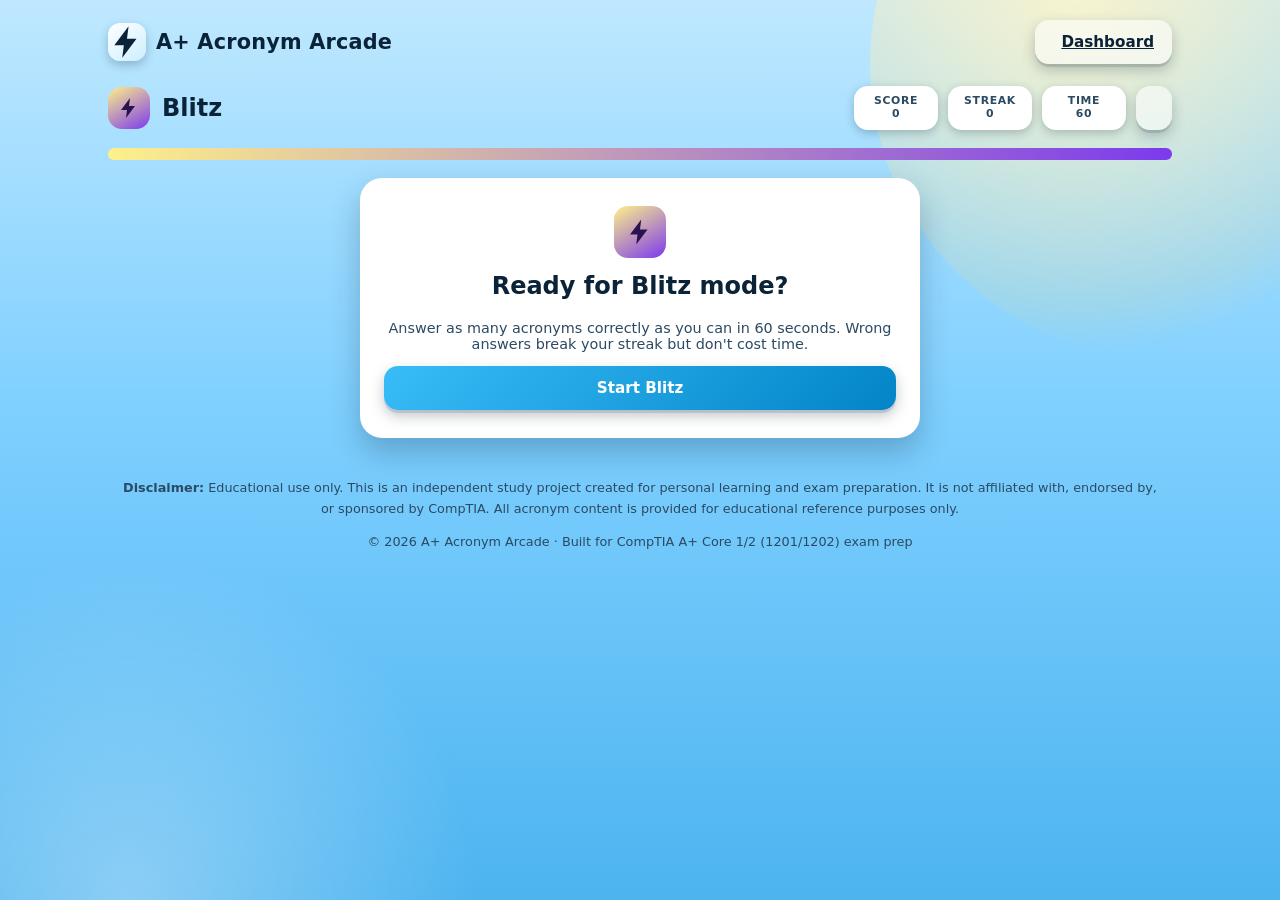
==== pages/blitz.html @ 8c278d25 "Add files via upload" ====
<!doctype html>
<html lang="en">
<head>
  <meta charset="utf-8" />
  <meta name="viewport" content="width=device-width, initial-scale=1, viewport-fit=cover" />
  <title>Blitz — A+ Acronym Arcade</title>
  <meta name="theme-color" content="#7c3aed" />
  <link rel="icon" href="data:image/svg+xml,<svg xmlns=%22http://www.w3.org/2000/svg%22 viewBox=%220 0 24 24%22><text y=%2220%22 font-size=%2222%22>⚡</text></svg>" />
  <link rel="stylesheet" href="../css/styles.css" />
</head>
<body data-depth="1">
  <div class="app-shell">
    <header class="topbar" id="topbar"></header>

    <div class="game-header">
      <div class="game-title">
        <span class="tile-icon" style="background:linear-gradient(150deg,#fef08a,#7c3aed); color:#2a1250;" id="mode-icon"></span>
        <h1>Blitz</h1>
      </div>
      <div class="hud">
        <div class="hud-stat"><span>Score</span><span id="hud-score">0</span></div>
        <div class="hud-stat"><span>Streak</span><span id="hud-streak">0</span></div>
        <div class="hud-stat"><span>Time</span><span id="hud-time">60</span></div>
        <button class="btn btn-ghost" id="pause-btn" aria-label="Pause"></button>
      </div>
    </div>

    <div class="blitz-timer-bar"><div class="blitz-timer-fill" id="timer-fill"></div></div>

    <main class="card-stage" id="game-area">
      <div class="quiz-card">
        <div class="quiz-prompt-label">Quick! What does this stand for?</div>
        <div class="quiz-prompt" id="quiz-acronym">AAA</div>
        <div class="quiz-options" id="quiz-options"></div>
      </div>
    </main>

    <div class="card-stage" id="start-area">
      <div class="quiz-card">
        <span class="tile-icon" style="background:linear-gradient(150deg,#fef08a,#7c3aed); color:#2a1250; margin:0 auto 14px;"></span>
        <h2 style="margin-top:0;">Ready for Blitz mode?</h2>
        <p class="center-note">Answer as many acronyms correctly as you can in 60 seconds. Wrong answers break your streak but don't cost time.</p>
        <button class="btn btn-primary btn-block" id="start-btn">Start Blitz</button>
      </div>
    </div>

    <div class="results-card" id="results" hidden>
      <span class="tile-icon" style="background:linear-gradient(150deg,#fef08a,#7c3aed); color:#2a1250; margin:0 auto;" id="results-icon"></span>
      <h2>Time's up!</h2>
      <div class="big-score" id="res-score">0</div>
      <div class="results-stats">
        <div><div class="num" id="res-streak">0</div><div class="lab">Best streak</div></div>
        <div><div class="num" id="res-accuracy">0%</div><div class="lab">Accuracy</div></div>
        <div><div class="num" id="res-best">0</div><div class="lab">Best score</div></div>
      </div>
      <div class="results-actions">
        <button class="btn btn-primary" id="play-again-btn">Blitz again</button>
        <a class="btn btn-ghost" href="../index.html">Dashboard</a>
      </div>
    </div>

    <footer class="site-footer" id="site-footer"></footer>
  </div>

  <script src="../js/acronyms-data.js"></script>
  <script src="../js/common.js"></script>
  <script>
    renderTopbar();
    renderFooter("site-footer");
    document.getElementById("pause-btn").innerHTML = ICONS.pause;
    document.getElementById("mode-icon").innerHTML = ICONS.bolt;
    document.getElementById("results-icon").innerHTML = ICONS.trophy;
    document.querySelector("#start-area .tile-icon").innerHTML = ICONS.bolt;

    const ROUND_SECONDS = 60;
    const OPTION_COUNT = 4;

    const gameArea = document.getElementById("game-area");
    const startArea = document.getElementById("start-area");
    const resultsEl = document.getElementById("results");
    const acronymEl = document.getElementById("quiz-acronym");
    const optionsEl = document.getElementById("quiz-options");
    const hudScore = document.getElementById("hud-score");
    const hudStreak = document.getElementById("hud-streak");
    const hudTime = document.getElementById("hud-time");
    const timerFill = document.getElementById("timer-fill");

    let queue, score, streak, bestStreak, correctCount, totalCount, timeLeft, timerHandle, answered;

    function refillQueue() {
      queue = shuffleArray(ACRONYMS);
    }

    function nextItem() {
      if (queue.length === 0) refillQueue();
      return queue.pop();
    }

    function startGame() {
      startArea.hidden = true;
      resultsEl.hidden = true;
      gameArea.hidden = false;
      score = 0;
      streak = 0;
      bestStreak = 0;
      correctCount = 0;
      totalCount = 0;
      timeLeft = ROUND_SECONDS;
      refillQueue();
      updateHud();
      renderQuestion();
      clearInterval(timerHandle);
      timerHandle = setInterval(tick, 1000);
    }

    function tick() {
      if (pauseCtl.paused) return;
      timeLeft--;
      updateHud();
      if (timeLeft <= 0) finishGame();
    }

    function updateHud() {
      hudScore.textContent = score;
      hudStreak.textContent = streak;
      hudTime.textContent = timeLeft;
      timerFill.style.width = `${(timeLeft / ROUND_SECONDS) * 100}%`;
    }

    function renderQuestion() {
      answered = false;
      const item = nextItem();
      const distractors = pickDistractors(item, ACRONYMS, OPTION_COUNT - 1);
      const options = shuffleArray([item, ...distractors]);
      acronymEl.textContent = item.acronym;
      optionsEl.innerHTML = "";
      options.forEach((opt) => {
        const btn = document.createElement("button");
        btn.className = "quiz-option";
        btn.textContent = opt.definition;
        btn.addEventListener("click", () => selectOption(btn, opt, item));
        optionsEl.appendChild(btn);
      });
    }

    function selectOption(btn, opt, item) {
      if (answered || pauseCtl.paused || timeLeft <= 0) return;
      answered = true;
      totalCount++;
      const correct = opt.id === item.id;
      if (correct) {
        btn.classList.add("correct");
        score++;
        streak++;
        correctCount++;
        bestStreak = Math.max(bestStreak, streak);
      } else {
        btn.classList.add("wrong");
        streak = 0;
        [...optionsEl.children].forEach((child) => {
          if (child.textContent === item.definition) child.classList.add("correct");
        });
      }
      updateHud();
      setTimeout(() => {
        if (timeLeft > 0) renderQuestion();
      }, 350);
    }

    function finishGame() {
      clearInterval(timerHandle);
      gameArea.hidden = true;
      resultsEl.hidden = false;
      const accuracy = totalCount ? Math.round((correctCount / totalCount) * 100) : 0;
      document.getElementById("res-score").textContent = score;
      document.getElementById("res-streak").textContent = bestStreak;
      document.getElementById("res-accuracy").textContent = `${accuracy}%`;
      const improved = Scores.setBestIfBetter("blitz-score", score, true);
      document.getElementById("res-best").textContent = Scores.getBest("blitz-score");
      if (improved) showToast("New high score!");
    }

    document.getElementById("start-btn").addEventListener("click", startGame);
    document.getElementById("play-again-btn").addEventListener("click", startGame);

    const pauseCtl = new PauseController();
    document.getElementById("pause-btn").addEventListener("click", () => pauseCtl.pause());

    gameArea.hidden = true;
    resultsEl.hidden = true;
  </script>
</body>
</html>
---- css/styles.css ----
/* =========================================================
   A+ Acronym Arcade — shared styles
   Theme: sky-blue main canvas, themed tile gradients
   ========================================================= */

:root {
  /* Sky blue main canvas */
  --sky-top: #bfe8ff;
  --sky-mid: #7fd0ff;
  --sky-bot: #4db4f0;
  --ink: #0b2338;
  --ink-soft: #2b4a63;
  --card-bg: #ffffff;
  --card-bg-soft: #f3faff;
  --border-soft: rgba(11, 35, 56, 0.12);
  --shadow-color: rgba(11, 35, 56, 0.25);
  --radius-lg: 22px;
  --radius-md: 14px;
  --radius-sm: 8px;
  --focus-ring: #0b2338;

  /* Tile themes */
  --green-1: #34d399;
  --green-2: #059669;
  --green-ink: #eafff5;

  --sun-1: #ffd166;
  --sun-2: #f59e0b;
  --sun-ink: #3b2400;

  --storm-1: #64748b;
  --storm-2: #1e293b;
  --storm-ink: #eef2f7;

  --fire-1: #fb923c;
  --fire-2: #dc2626;
  --fire-ink: #fff5ee;

  --bolt-1: #fef08a;
  --bolt-2: #7c3aed;
  --bolt-ink: #2a1250;

  --good: #16a34a;
  --bad: #dc2626;
  --warn: #d97706;
}

:root[data-theme="dark"] {
  --sky-top: #0f2b40;
  --sky-mid: #123a56;
  --sky-bot: #0a1f30;
  --ink: #eaf5ff;
  --ink-soft: #b7d3e8;
  --card-bg: #102a3d;
  --card-bg-soft: #0c2032;
  --border-soft: rgba(234, 245, 255, 0.14);
  --shadow-color: rgba(0, 0, 0, 0.55);
  --focus-ring: #eaf5ff;
}

@media (prefers-color-scheme: dark) {
  :root:not([data-theme="light"]) {
    --sky-top: #0f2b40;
    --sky-mid: #123a56;
    --sky-bot: #0a1f30;
    --ink: #eaf5ff;
    --ink-soft: #b7d3e8;
    --card-bg: #102a3d;
    --card-bg-soft: #0c2032;
    --border-soft: rgba(234, 245, 255, 0.14);
    --shadow-color: rgba(0, 0, 0, 0.55);
    --focus-ring: #eaf5ff;
  }
}

* {
  box-sizing: border-box;
}

[hidden] {
  display: none !important;
}

html {
  -webkit-text-size-adjust: 100%;
}

body {
  margin: 0;
  min-height: 100svh;
  font-family: "Segoe UI", system-ui, -apple-system, Roboto, Helvetica, Arial, sans-serif;
  color: var(--ink);
  background: linear-gradient(180deg, var(--sky-top) 0%, var(--sky-mid) 45%, var(--sky-bot) 100%);
  background-attachment: fixed;
  position: relative;
  overflow-x: hidden;
}

/* soft decorative clouds/sun on the sky background, pure CSS */
body::before,
body::after {
  content: "";
  position: fixed;
  pointer-events: none;
  z-index: 0;
  border-radius: 50%;
}

body::before {
  width: 46vmax;
  height: 46vmax;
  top: -18vmax;
  right: -14vmax;
  background: radial-gradient(circle at 35% 35%, rgba(255, 244, 200, 0.9), rgba(255, 220, 120, 0.15) 60%, transparent 70%);
}

body::after {
  width: 60vmax;
  height: 60vmax;
  bottom: -30vmax;
  left: -20vmax;
  background: radial-gradient(circle at 50% 50%, rgba(255, 255, 255, 0.35), transparent 65%);
}

.app-shell {
  position: relative;
  z-index: 1;
  max-width: 1100px;
  margin: 0 auto;
  padding: 20px 18px 60px;
}

/* ---------- Top bar ---------- */
.topbar {
  display: flex;
  align-items: center;
  justify-content: space-between;
  gap: 12px;
  margin-bottom: 22px;
  flex-wrap: wrap;
}

.brand {
  display: flex;
  align-items: center;
  gap: 10px;
  font-weight: 800;
  font-size: 1.3rem;
  color: var(--ink);
  text-decoration: none;
  letter-spacing: 0.2px;
}

.brand .brand-badge {
  width: 38px;
  height: 38px;
  display: grid;
  place-items: center;
  background: linear-gradient(145deg, #fff, #cdeeff);
  border-radius: 12px;
  box-shadow: 0 4px 10px var(--shadow-color);
}

.topbar-actions {
  display: flex;
  gap: 10px;
  flex-wrap: wrap;
}

/* ---------- Buttons ---------- */
.btn {
  appearance: none;
  border: none;
  cursor: pointer;
  font: inherit;
  font-weight: 700;
  font-size: 0.95rem;
  padding: 10px 18px;
  border-radius: var(--radius-md);
  background: var(--card-bg);
  color: var(--ink);
  box-shadow: 0 3px 0 var(--border-soft), 0 6px 14px var(--shadow-color);
  transition: transform 0.12s ease, box-shadow 0.12s ease;
  display: inline-flex;
  align-items: center;
  gap: 8px;
  min-height: 44px;
  touch-action: manipulation;
}

.btn:hover {
  transform: translateY(-2px);
}

.btn:active {
  transform: translateY(1px);
  box-shadow: 0 1px 0 var(--border-soft), 0 3px 8px var(--shadow-color);
}

.btn:focus-visible {
  outline: 3px solid var(--focus-ring);
  outline-offset: 2px;
}

.btn-primary {
  background: linear-gradient(135deg, #38bdf8, #0284c7);
  color: #fff;
}

.btn-ghost {
  background: rgba(255, 255, 255, 0.55);
}

.btn-danger {
  background: linear-gradient(135deg, var(--fire-1), var(--fire-2));
  color: #fff;
}

.btn-block {
  width: 100%;
  justify-content: center;
}

.btn:disabled {
  opacity: 0.5;
  cursor: not-allowed;
  transform: none;
}

/* ---------- Hero / disclaimer ---------- */
.hero {
  text-align: center;
  margin-bottom: 28px;
}

.hero h1 {
  font-size: clamp(1.8rem, 5vw, 2.6rem);
  margin: 0 0 8px;
  color: var(--ink);
}

.hero p {
  color: var(--ink-soft);
  max-width: 640px;
  margin: 0 auto;
  font-size: 1.02rem;
}

.disclaimer {
  background: rgba(255, 255, 255, 0.6);
  border: 1px solid var(--border-soft);
  border-radius: var(--radius-md);
  padding: 12px 16px;
  font-size: 0.85rem;
  color: var(--ink-soft);
  max-width: 720px;
  margin: 18px auto 0;
  line-height: 1.5;
}

:root[data-theme="dark"] .disclaimer {
  background: rgba(255, 255, 255, 0.06);
}

.disclaimer strong {
  color: var(--ink);
}

footer.site-footer {
  text-align: center;
  color: var(--ink-soft);
  font-size: 0.8rem;
  margin-top: 40px;
  padding: 0 8px;
  line-height: 1.6;
}

footer.site-footer a {
  color: var(--ink-soft);
}

/* ---------- Tile dashboard ---------- */
.tile-grid {
  display: grid;
  grid-template-columns: repeat(auto-fit, minmax(230px, 1fr));
  gap: 18px;
}

.tile {
  position: relative;
  border-radius: var(--radius-lg);
  padding: 26px 22px;
  min-height: 190px;
  display: flex;
  flex-direction: column;
  justify-content: space-between;
  text-decoration: none;
  color: #fff;
  overflow: hidden;
  box-shadow: 0 10px 24px var(--shadow-color);
  transition: transform 0.15s ease, box-shadow 0.15s ease;
  isolation: isolate;
}

.tile:hover,
.tile:focus-visible {
  transform: translateY(-6px) scale(1.015);
  box-shadow: 0 16px 32px var(--shadow-color);
}

.tile:focus-visible {
  outline: 3px solid #fff;
  outline-offset: 3px;
}

.tile:active {
  transform: translateY(-1px) scale(1.0);
}

.tile-icon {
  width: 52px;
  height: 52px;
  display: grid;
  place-items: center;
  background: rgba(255, 255, 255, 0.22);
  border-radius: 14px;
  backdrop-filter: blur(2px);
}

.tile-icon svg {
  width: 30px;
  height: 30px;
}

.tile h2 {
  margin: 14px 0 4px;
  font-size: 1.4rem;
}

.tile p {
  margin: 0;
  font-size: 0.92rem;
  opacity: 0.92;
  line-height: 1.4;
}

.tile-count {
  align-self: flex-start;
  margin-top: 12px;
  font-size: 0.75rem;
  font-weight: 700;
  padding: 4px 10px;
  border-radius: 999px;
  background: rgba(255, 255, 255, 0.25);
}

.tile-glow {
  position: absolute;
  inset: 0;
  z-index: -1;
  opacity: 0.55;
  background: radial-gradient(circle at 85% -10%, rgba(255, 255, 255, 0.55), transparent 55%);
}

.tile--flashcards { background: linear-gradient(150deg, var(--green-1), var(--green-2)); }
.tile--match { background: linear-gradient(150deg, var(--sun-1), var(--sun-2)); color: var(--sun-ink); }
.tile--memory { background: linear-gradient(150deg, var(--storm-1), var(--storm-2)); }
.tile--test { background: linear-gradient(150deg, var(--fire-1), var(--fire-2)); }
.tile--blitz { background: linear-gradient(150deg, var(--bolt-1), var(--bolt-2)); color: var(--bolt-ink); }

.tile--match .tile-icon,
.tile--blitz .tile-icon {
  background: rgba(0, 0, 0, 0.12);
}

/* ---------- Game shell ---------- */
.game-header {
  display: flex;
  align-items: center;
  justify-content: space-between;
  flex-wrap: wrap;
  gap: 12px;
  margin-bottom: 18px;
}

.game-title {
  display: flex;
  align-items: center;
  gap: 12px;
}

.game-title .tile-icon {
  width: 42px;
  height: 42px;
}

.game-title .tile-icon svg {
  width: 24px;
  height: 24px;
}

.game-title h1 {
  margin: 0;
  font-size: 1.5rem;
}

.hud {
  display: flex;
  gap: 10px;
  flex-wrap: wrap;
}

.hud-stat {
  background: var(--card-bg);
  border-radius: var(--radius-md);
  padding: 8px 14px;
  font-weight: 700;
  font-size: 0.9rem;
  box-shadow: 0 3px 10px var(--shadow-color);
  min-width: 84px;
  text-align: center;
}

.hud-stat span {
  display: block;
  font-size: 0.68rem;
  font-weight: 600;
  color: var(--ink-soft);
  text-transform: uppercase;
  letter-spacing: 0.06em;
}

.progress-bar {
  height: 10px;
  border-radius: 999px;
  background: rgba(255, 255, 255, 0.5);
  overflow: hidden;
  margin-bottom: 22px;
  box-shadow: inset 0 1px 3px var(--shadow-color);
}

.progress-bar-fill {
  height: 100%;
  border-radius: 999px;
  background: linear-gradient(90deg, #38bdf8, #0284c7);
  transition: width 0.25s ease;
}

.card-stage {
  display: flex;
  flex-direction: column;
  align-items: center;
  gap: 20px;
}

/* ---------- Flashcard ---------- */
.flashcard-wrap {
  width: 100%;
  max-width: 520px;
  aspect-ratio: 16 / 10;
  perspective: 1400px;
}

.flashcard {
  position: relative;
  width: 100%;
  height: 100%;
  cursor: pointer;
  transform-style: preserve-3d;
  transition: transform 0.5s cubic-bezier(0.2, 0.8, 0.2, 1);
}

.flashcard.is-flipped {
  transform: rotateY(180deg);
}

.flashcard-face {
  position: absolute;
  inset: 0;
  backface-visibility: hidden;
  border-radius: var(--radius-lg);
  display: flex;
  flex-direction: column;
  align-items: center;
  justify-content: center;
  padding: 26px;
  text-align: center;
  box-shadow: 0 14px 30px var(--shadow-color);
}

.flashcard-face.front {
  background: linear-gradient(150deg, var(--green-1), var(--green-2));
  color: #fff;
}

.flashcard-face.back {
  background: var(--card-bg);
  transform: rotateY(180deg);
  overflow-y: auto;
}

.flashcard-face .acronym-big {
  font-size: clamp(2.2rem, 8vw, 3.4rem);
  font-weight: 800;
  letter-spacing: 0.02em;
}

.flashcard-face .hint {
  margin-top: 10px;
  font-size: 0.8rem;
  opacity: 0.85;
}

.flashcard-face .expansion {
  font-size: 1.15rem;
  font-weight: 700;
  color: var(--ink);
  margin-bottom: 10px;
}

.flashcard-face .definition {
  font-size: 0.95rem;
  color: var(--ink-soft);
  line-height: 1.5;
}

.card-controls {
  display: flex;
  gap: 10px;
  flex-wrap: wrap;
  justify-content: center;
}

/* ---------- Match game ---------- */
.match-columns {
  display: grid;
  grid-template-columns: 1fr 1fr;
  gap: 14px;
  width: 100%;
}

.match-col {
  display: flex;
  flex-direction: column;
  gap: 10px;
}

.match-item {
  background: var(--card-bg);
  border: 2px solid transparent;
  border-radius: var(--radius-md);
  padding: 12px 14px;
  font-size: 0.88rem;
  font-weight: 600;
  cursor: pointer;
  text-align: left;
  box-shadow: 0 3px 10px var(--shadow-color);
  min-height: 54px;
  display: flex;
  align-items: center;
  transition: transform 0.1s ease, border-color 0.15s ease, opacity 0.2s ease;
}

.match-item:hover {
  transform: translateY(-2px);
}

.match-item.selected {
  border-color: #0284c7;
}

.match-item.correct {
  border-color: var(--good);
  background: #dcfce7;
  cursor: default;
  opacity: 0.75;
}

.match-item.wrong {
  border-color: var(--bad);
  background: #fee2e2;
  animation: shake 0.35s;
}

@keyframes shake {
  0%, 100% { transform: translateX(0); }
  25% { transform: translateX(-6px); }
  75% { transform: translateX(6px); }
}

/* ---------- Memory game ---------- */
.memory-grid {
  display: grid;
  grid-template-columns: repeat(4, 1fr);
  gap: 10px;
  width: 100%;
}

.memory-card {
  aspect-ratio: 3 / 4;
  perspective: 1000px;
  cursor: pointer;
}

.memory-card-inner {
  position: relative;
  width: 100%;
  height: 100%;
  transform-style: preserve-3d;
  transition: transform 0.4s ease;
}

.memory-card.flipped .memory-card-inner,
.memory-card.matched .memory-card-inner {
  transform: rotateY(180deg);
}

.memory-face {
  position: absolute;
  inset: 0;
  backface-visibility: hidden;
  border-radius: var(--radius-sm);
  display: flex;
  align-items: center;
  justify-content: center;
  text-align: center;
  padding: 6px;
  font-size: 0.72rem;
  font-weight: 700;
  box-shadow: 0 3px 8px var(--shadow-color);
}

.memory-face.back {
  background: linear-gradient(150deg, var(--storm-1), var(--storm-2));
  color: #fff;
  font-size: 1.4rem;
}

.memory-face.front {
  background: var(--card-bg);
  color: var(--ink);
  transform: rotateY(180deg);
  line-height: 1.25;
}

.memory-card.matched .memory-face.front {
  background: #dcfce7;
}

/* ---------- Quiz (Test / Blitz) ---------- */
.quiz-card {
  background: var(--card-bg);
  border-radius: var(--radius-lg);
  padding: 28px 24px;
  width: 100%;
  max-width: 560px;
  box-shadow: 0 14px 30px var(--shadow-color);
  text-align: center;
}

.quiz-prompt-label {
  font-size: 0.78rem;
  text-transform: uppercase;
  letter-spacing: 0.08em;
  color: var(--ink-soft);
  font-weight: 700;
  margin-bottom: 6px;
}

.quiz-prompt {
  font-size: clamp(1.6rem, 6vw, 2.2rem);
  font-weight: 800;
  margin-bottom: 22px;
}

.quiz-options {
  display: grid;
  gap: 10px;
}

.quiz-option {
  background: var(--card-bg-soft);
  border: 2px solid var(--border-soft);
  border-radius: var(--radius-md);
  padding: 14px 16px;
  font-size: 0.95rem;
  font-weight: 600;
  cursor: pointer;
  text-align: left;
  transition: transform 0.1s ease, border-color 0.15s;
  min-height: 48px;
}

.quiz-option:hover {
  transform: translateY(-2px);
  border-color: #38bdf8;
}

.quiz-option.correct {
  border-color: var(--good);
  background: #dcfce7;
}

.quiz-option.wrong {
  border-color: var(--bad);
  background: #fee2e2;
}

.quiz-option:disabled {
  cursor: default;
  transform: none;
}

.blitz-timer-bar {
  height: 12px;
  border-radius: 999px;
  background: rgba(255, 255, 255, 0.5);
  overflow: hidden;
  margin-bottom: 18px;
  box-shadow: inset 0 1px 3px var(--shadow-color);
}

.blitz-timer-fill {
  height: 100%;
  background: linear-gradient(90deg, var(--bolt-1), var(--bolt-2));
  transition: width 1s linear;
}

/* ---------- Results screen ---------- */
.results-card {
  background: var(--card-bg);
  border-radius: var(--radius-lg);
  padding: 32px 26px;
  text-align: center;
  box-shadow: 0 14px 30px var(--shadow-color);
  max-width: 480px;
  margin: 0 auto;
}

.results-card .big-score {
  font-size: 3rem;
  font-weight: 800;
  margin: 6px 0;
}

.results-stats {
  display: flex;
  justify-content: center;
  gap: 22px;
  margin: 18px 0;
  flex-wrap: wrap;
}

.results-stats div {
  text-align: center;
}

.results-stats .num {
  font-size: 1.4rem;
  font-weight: 800;
}

.results-stats .lab {
  font-size: 0.72rem;
  text-transform: uppercase;
  color: var(--ink-soft);
  letter-spacing: 0.06em;
}

.results-actions {
  display: flex;
  gap: 10px;
  justify-content: center;
  flex-wrap: wrap;
  margin-top: 20px;
}

/* ---------- Pause overlay ---------- */
.overlay {
  position: fixed;
  inset: 0;
  background: rgba(6, 20, 32, 0.55);
  backdrop-filter: blur(3px);
  display: flex;
  align-items: center;
  justify-content: center;
  z-index: 50;
  padding: 20px;
}

.overlay[hidden] {
  display: none;
}

.overlay-card {
  background: var(--card-bg);
  border-radius: var(--radius-lg);
  padding: 30px 26px;
  max-width: 380px;
  width: 100%;
  text-align: center;
  box-shadow: 0 20px 50px rgba(0, 0, 0, 0.4);
}

.overlay-card h2 {
  margin-top: 0;
}

.overlay-actions {
  display: flex;
  flex-direction: column;
  gap: 10px;
  margin-top: 20px;
}

/* ---------- Toast ---------- */
.toast {
  position: fixed;
  bottom: 22px;
  left: 50%;
  transform: translateX(-50%) translateY(20px);
  background: var(--ink);
  color: #fff;
  padding: 12px 20px;
  border-radius: 999px;
  font-weight: 700;
  font-size: 0.88rem;
  opacity: 0;
  pointer-events: none;
  transition: opacity 0.25s ease, transform 0.25s ease;
  z-index: 60;
  box-shadow: 0 8px 20px rgba(0, 0, 0, 0.3);
}

.toast.show {
  opacity: 1;
  transform: translateX(-50%) translateY(0);
}

/* ---------- Empty helpers ---------- */
.visually-hidden {
  position: absolute;
  width: 1px;
  height: 1px;
  overflow: hidden;
  clip: rect(0 0 0 0);
  white-space: nowrap;
}

.center-note {
  text-align: center;
  color: var(--ink-soft);
  font-size: 0.9rem;
}

/* ---------- Mobile ---------- */
@media (max-width: 640px) {
  .app-shell {
    padding: 14px 12px 44px;
  }

  .topbar {
    justify-content: center;
    text-align: center;
  }

  .topbar-actions {
    justify-content: center;
    width: 100%;
  }

  .tile-grid {
    grid-template-columns: 1fr 1fr;
  }

  .tile {
    padding: 18px 14px;
    min-height: 150px;
  }

  .tile h2 {
    font-size: 1.05rem;
  }

  .tile p {
    display: none;
  }

  .match-columns {
    gap: 8px;
  }

  .match-item {
    font-size: 0.78rem;
    padding: 10px;
  }

  .memory-grid {
    grid-template-columns: repeat(3, 1fr);
    gap: 8px;
  }

  .memory-face {
    font-size: 0.62rem;
  }

  .memory-face.back {
    font-size: 1.1rem;
  }

  .quiz-card {
    padding: 20px 16px;
  }

  .game-header {
    justify-content: center;
  }

  .hud {
    justify-content: center;
  }
}

@media (max-width: 380px) {
  .tile-grid {
    grid-template-columns: 1fr;
  }
}
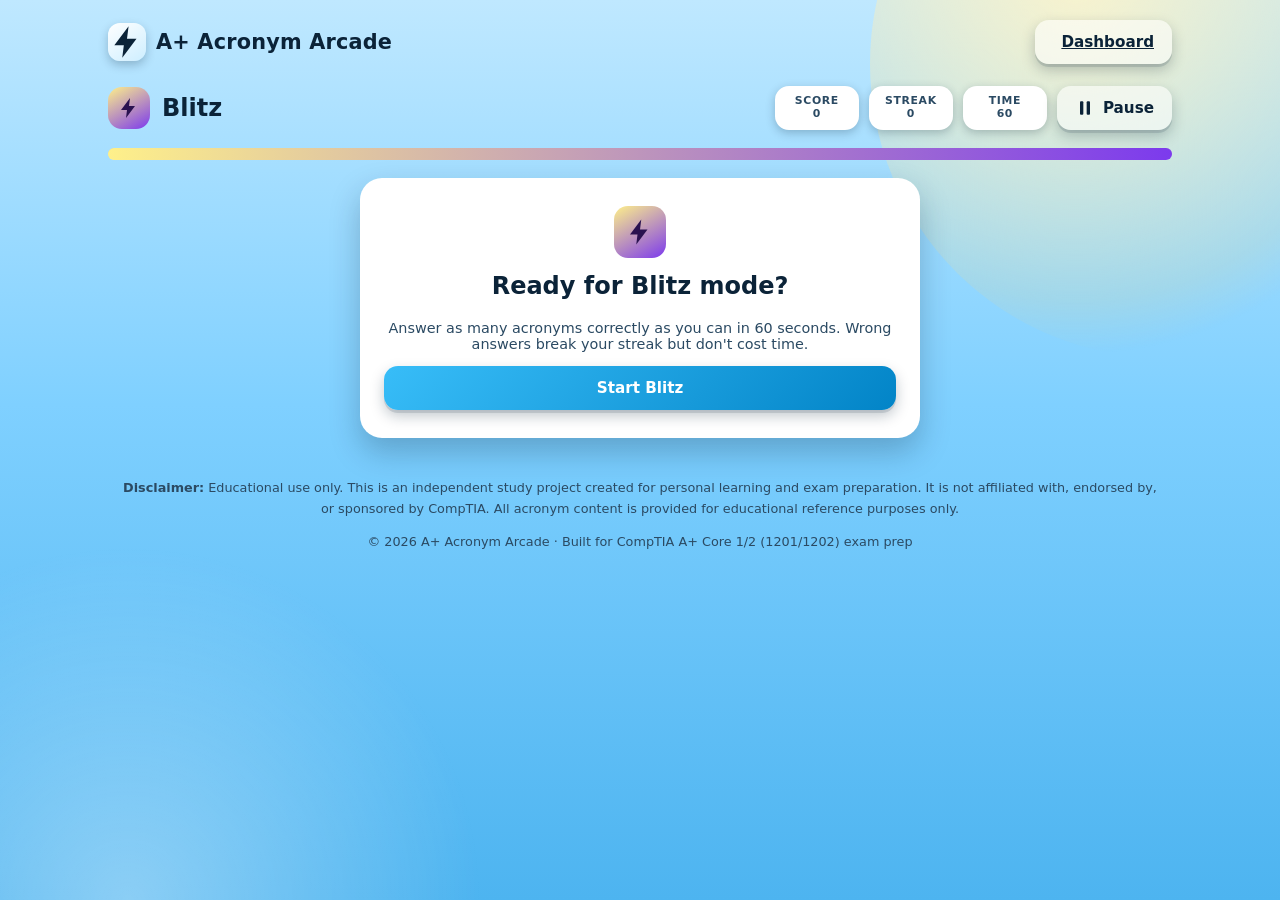
==== commit baac577b: "The pause button: on the timed games only, and it shows The owner: yes. On Blitz, Match and Memory t" ====
--- a/pages/blitz.html
+++ b/pages/blitz.html
@@ -67,7 +67,7 @@
   <script>
     renderTopbar();
     renderFooter("site-footer");
-    document.getElementById("pause-btn").innerHTML = ICONS.pause;
+    document.getElementById("pause-btn").innerHTML = ICONS.pause + " <span>Pause</span>";
     document.getElementById("mode-icon").innerHTML = ICONS.bolt;
     document.getElementById("results-icon").innerHTML = ICONS.trophy;
     document.querySelector("#start-area .tile-icon").innerHTML = ICONS.bolt;
--- a/css/styles.css
+++ b/css/styles.css
@@ -926,3 +926,121 @@
     grid-template-columns: 1fr;
   }
 }
+
+/* ---------- The test: Back, and answers marked in words (24 October 2026) ----------
+   Back walks to an earlier question, shown as it was answered and locked. A marked answer
+   says what it is in words and carries a rule down its left edge, so colour is never the only
+   signal. Next is royal blue here: white on the old sky-blue gradient was about 2:1, and the
+   button only appears after an answer, so nothing had measured it.
+
+   The answers' own colours, as the CySA+ site has them: a <button> does not inherit the page's
+   text colour (the browser gives it near-black), so on a dark page the options printed black
+   on navy, and an answered one went the browser's disabled grey. Every option now takes the
+   page's ink, and right and wrong have a pair of colours for each theme. */
+:root {
+  --ok-bg: #dcfce7;
+  --ok-ink: #05321a;
+  --bad-bg: #fee2e2;
+  --bad-ink: #4a0c0c;
+}
+
+:root[data-theme="dark"] {
+  --ok-bg: #0d2f1c;
+  --ok-ink: #b6f3cf;
+  --bad-bg: #3a1417;
+  --bad-ink: #ffc9c4;
+}
+
+@media (prefers-color-scheme: dark) {
+  :root:not([data-theme="light"]) {
+    --ok-bg: #0d2f1c;
+    --ok-ink: #b6f3cf;
+    --bad-bg: #3a1417;
+    --bad-ink: #ffc9c4;
+  }
+}
+
+.quiz-option {
+  color: var(--ink);
+}
+
+.quiz-option.correct {
+  background: var(--ok-bg);
+  color: var(--ok-ink);
+  box-shadow: inset 6px 0 0 var(--good);
+}
+
+.quiz-option.wrong {
+  background: var(--bad-bg);
+  color: var(--bad-ink);
+  box-shadow: inset 6px 0 0 var(--bad);
+}
+
+.quiz-option .mark-word {
+  display: block;
+  margin-top: 6px;
+  font-size: 0.85rem;
+  font-weight: 800;
+}
+
+.test-nav {
+  display: flex;
+  justify-content: center;
+  gap: 12px;
+  flex-wrap: wrap;
+}
+
+.test-nav .btn-primary {
+  background: #0b3a82;
+  color: #fff;
+}
+
+.test-nav .btn-ghost {
+  background: var(--card-bg);
+  color: var(--ink);
+}
+
+.review-note {
+  margin: -8px 0 16px;
+  padding: 8px 12px;
+  font-size: 0.95rem;
+  font-weight: 700;
+  color: var(--ink);
+  background: var(--card-bg-soft);
+  border: 2px dashed var(--ink-soft);
+  border-radius: var(--radius-md);
+}
+
+/* ---------- The pause button (25 October 2026) ----------
+   Only on the timed games (Blitz, Match, Memory), where it stops the
+   clock. An icon in a button has no size of its own, so it drew 0 wide
+   and the button looked empty: it is sized here, with the word beside it. */
+#pause-btn svg { width: 20px; height: 20px; flex: none; }
+
+/* ---------- Dark mode: ghost buttons and the sky's decorations (25 October 2026) ----------
+   As the CySA+ and Security+ sites have them. A ghost button ("Pause",
+   "Dashboard") sat on a 55% white wash in both themes, so on a dark page
+   its light words were 1.5:1; the sun stayed cream, and a heading under
+   it on a phone was 4.3:1. Dark mode now gives the button a darker
+   backing and the sun and glow only a faint tint. The light theme is
+   unchanged. */
+:root {
+  --ghost-bg: rgba(255, 255, 255, 0.55);
+  --sun-wash: radial-gradient(circle at 35% 35%, rgba(255, 244, 200, 0.9), rgba(255, 220, 120, 0.15) 60%, transparent 70%);
+  --glow-wash: radial-gradient(circle at 50% 50%, rgba(255, 255, 255, 0.35), transparent 65%);
+}
+:root[data-theme="dark"] {
+  --ghost-bg: rgba(0, 0, 0, 0.28);
+  --sun-wash: radial-gradient(circle at 35% 35%, rgba(255, 244, 200, 0.16), rgba(255, 220, 120, 0.05) 60%, transparent 70%);
+  --glow-wash: radial-gradient(circle at 50% 50%, rgba(255, 255, 255, 0.07), transparent 65%);
+}
+@media (prefers-color-scheme: dark) {
+  :root:not([data-theme="light"]) {
+    --ghost-bg: rgba(0, 0, 0, 0.28);
+    --sun-wash: radial-gradient(circle at 35% 35%, rgba(255, 244, 200, 0.16), rgba(255, 220, 120, 0.05) 60%, transparent 70%);
+    --glow-wash: radial-gradient(circle at 50% 50%, rgba(255, 255, 255, 0.07), transparent 65%);
+  }
+}
+.btn-ghost { background: var(--ghost-bg); color: var(--ink); }
+body::before { background: var(--sun-wash); }
+body::after { background: var(--glow-wash); }
